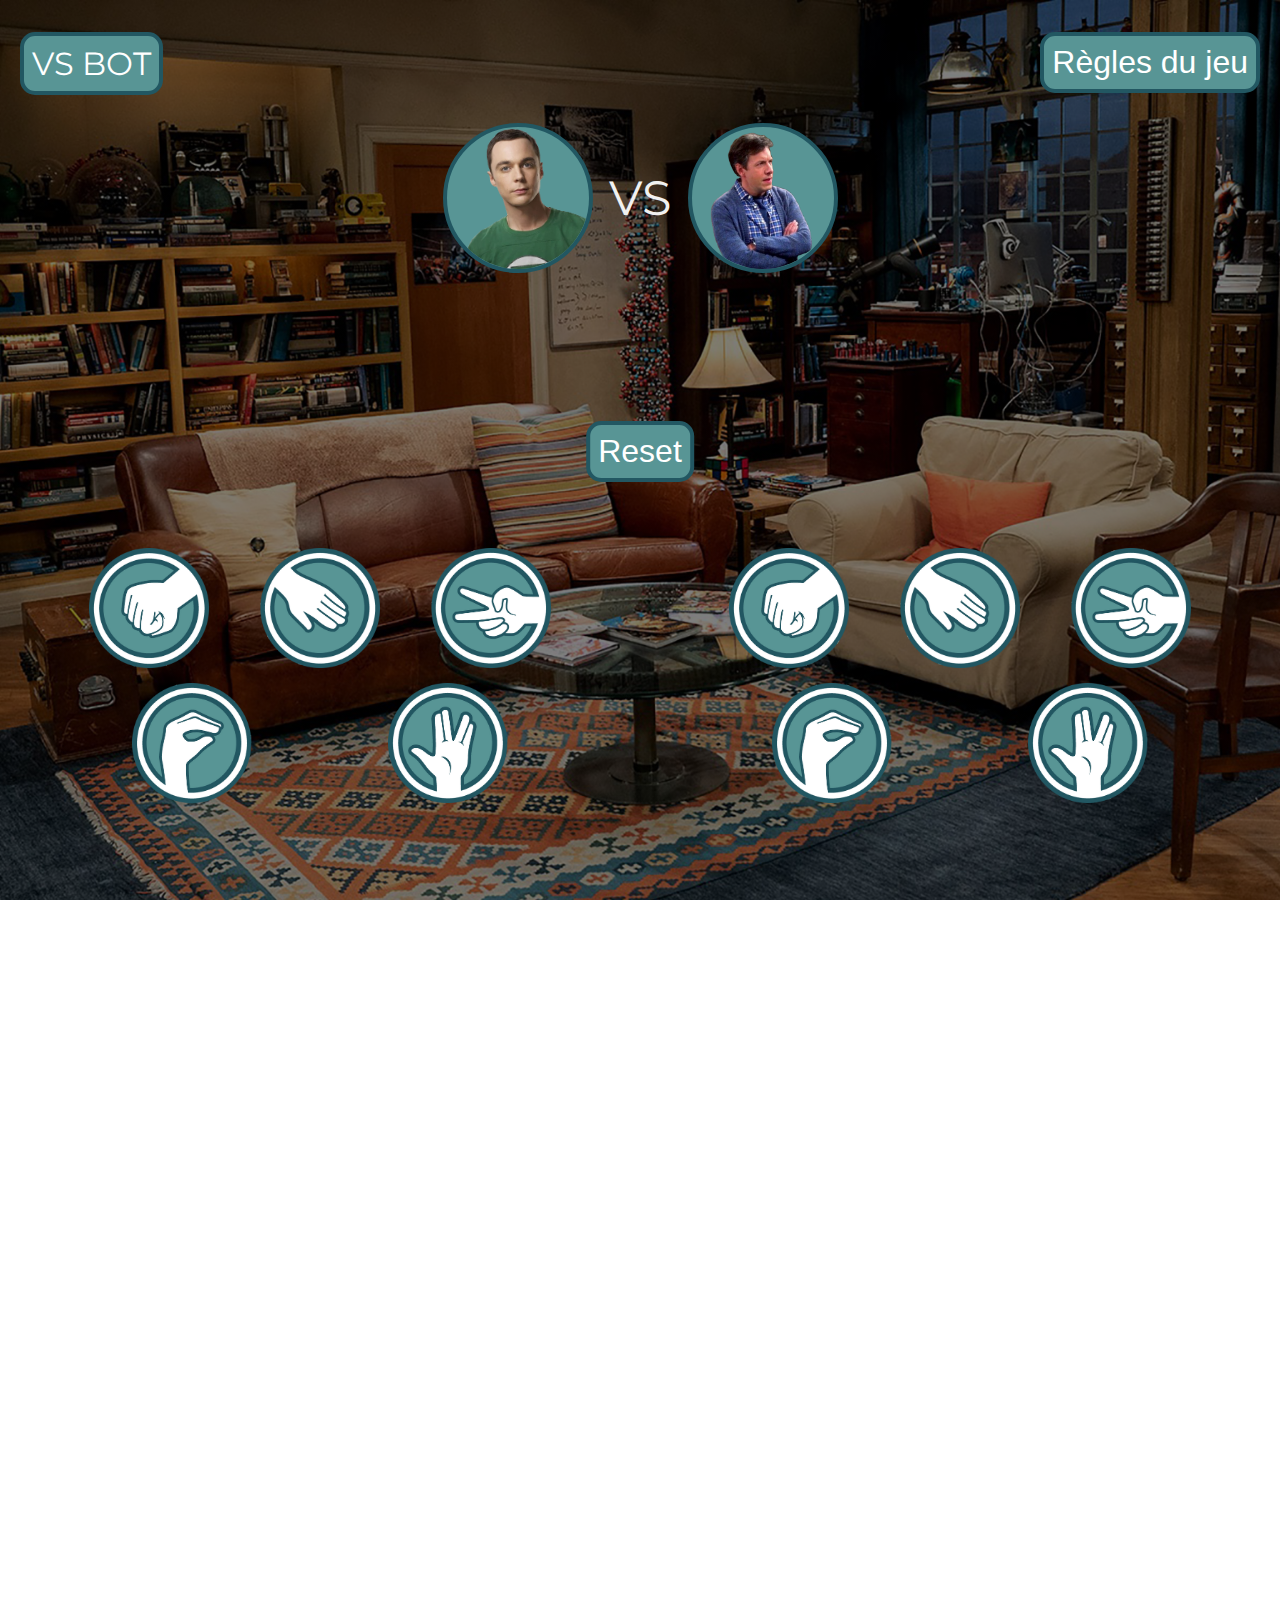
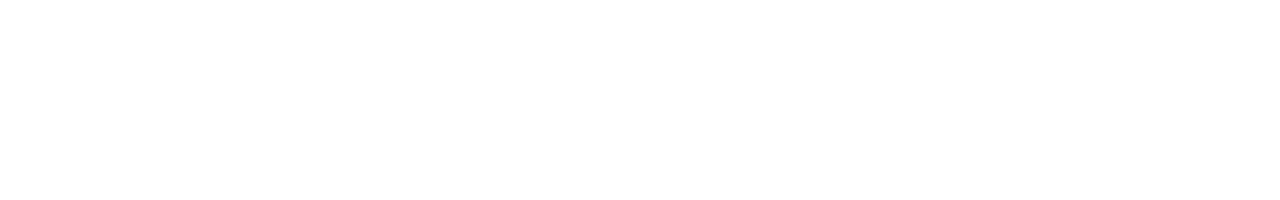
==== index2.html @ 506d926c "test" ====
<!DOCTYPE html>
<html lang="fr">
<head>
    <meta charset="UTF-8">
    <meta http-equiv="X-UA-Compatible" content="IE=edge">
    <meta name="viewport" content="width=device-width, initial-scale=1.0">
    <link rel="stylesheet" href="./assets/css/style2.css">
    <title>SHI FU MI</title>
</head>
<body> 
    <div class="statOverlay">
        <div class="statContainer">
            <div>Victoires :</div>
            <div class="win">0</div>
            <div>Défaites :</div>
            <div class="loose">0</div>
            <div>Parties jouées :</div>
            <div class="played">0</div>
            <div>Winrate :</div>
            <div class="winrate">0</div>
        </div>
    </div>
    <div class="overlay">
        <iframe width="560" height="315" src="https://www.youtube.com/embed/7kdsWBhRCtc?start=35" title="YouTube video player" frameborder="0" allow="accelerometer; autoplay; clipboard-write; encrypted-media; gyroscope; picture-in-picture" allowfullscreen></iframe>
        <input type="button" value="Compris !">
    </div>
    <div class="rules">
        <input type="button" value="Règles du jeu">
    </div>
    <div class="stats">
        <!-- <input type="button" value="Statistiques"> -->
        <a href="index.html">VS BOT</a>
    </div>
    <div class="reset">
        <input type="button" value="Reset">
    </div>
    <main>
        <div class="computerChoice">
            <div class="answer">
                <div class="answerImg">
                    <img src="./assets/img/sheldon.png" alt="" class="playerChoiceImg">
                    <div>VS</div>
                    <img src="./assets/img/kripke.png" alt="" class="computerChoiceImg">
                </div>
                <span></span>
            </div>
        </div>
        <div class="player1Choice">
            <div class="rock">
                <img src="./assets/img/rock.jpg" alt="" class="rock1">
            </div>
            <div class="paper">
                <img src="./assets/img/paper.jpg" alt="" class="paper1">
            </div>
            <div class="cisors">
                <img src="./assets/img/scissors.jpg" alt="" class="scissors1">
            </div>
            <div class="lezard">
                <img src="./assets/img/lizard.jpg" alt="" class="lizard1">
            </div>
            <div class="spock">
                <img src="./assets/img/spock.jpg" alt="" class="spock1">
            </div>
        </div>
        <div class="player2Choice">
            <div class="rock">
                <img src="./assets/img/rock.jpg" alt="" class="rock2">
            </div>
            <div class="paper">
                <img src="./assets/img/paper.jpg" alt="" class="paper2">
            </div>
            <div class="cisors">
                <img src="./assets/img/scissors.jpg" alt="" class="scissors2">
            </div>
            <div class="lezard">
                <img src="./assets/img/lizard.jpg" alt="" class="lizard2">
            </div>
            <div class="spock">
                <img src="./assets/img/spock.jpg" alt="" class="spock2">
            </div>
        </div>
    </main>
    <script src="./assets/js/script2.js"></script>
</body>
</html>
---- assets/css/style2.css ----
@font-face {
    font-family: 'Montserrat';
    src: url(/assets/font/Montserrat/Montserrat-VariableFont_wght.ttf);
}

*, ::after, ::before {
    margin: 0;
    padding: 0;
    box-sizing: border-box;
}

input, .playerChoice img, .chooseYourPlayer {
    cursor: pointer;
}

body {
    font-family: 'Montserrat', Helvetica, sans-serif;
    overflow-y: hidden;
}

main {
    position: relative;
    z-index: 1;
    background-color: rgb(73, 73, 73);
    background-image: linear-gradient(to right, rgba(0, 0, 0, 0.5), rgba(0, 0, 0, 0.5)), url('../img/the-big-bang-theory-living-room.jpg');
    background-position: center;
    background-size: cover;
    background-repeat: no-repeat;
    height: 100vh;
    display: flex;
    flex-wrap: wrap;
}

.overlay {
    position: absolute;
    height: 100vh;
    width: 100%;
    top: 0;
    left: 0;
    z-index: 3;
    transform: translateY(-100%);
    background-color:rgba(17, 17, 17, 0.503);
    display: flex;
    flex-direction: column;
    justify-content: center;
    align-items: center;
}

.statOverlay {
    position: absolute;
    height: 100vh;
    width: 100%;
    top: 0;
    left: 0;
    z-index: 3;
    transform: translateY(100%);
    display: flex;
    flex-direction: column;
    justify-content: center;
    align-items: center;
    opacity: 0;
}

.statContainer {
    height: 55vh;
    width: 40%;
    padding: 2rem 0;
    display: flex;
    flex-direction: column;
    justify-content: center;
    align-items: center;
    background-color: #f1f1f1;
    border-radius: 25px;
    border: solid 3px #111;
    box-shadow: 5px 10px 10px rgb(40, 40, 40) ;
}

.statContainer div:nth-child(even) {
    font-size: 1.5rem;
    height: 40px;
    width: 100px;
    color: #111;
    display: flex;
    justify-content: center;
    align-items: center;
}

.statContainer div:nth-child(odd) {
    font-size: 2rem;
    font-weight: 700;
    height: 50px;
    color: #111;
    display: flex;
    justify-content: center;
    align-items: center;
}
.statOverlayOut {
    animation: statOverlayOut 0.8s ease-out forwards;
}

.statOverlayIn {
    animation: statOverlayIn 0.8s ease-out forwards;
}

.stats a {
    background-color: #589595;
    color: #FFFFFF;
    border: solid 4px #225762;
    position: fixed;
    top: 0;
    font-size: 2rem;
    left: 20px;
    z-index: 2;
    text-decoration: none;
}

.reset input {
    background-color: #589595;
    color: #FFFFFF;
    border: solid 4px #225762;
    position: fixed;
    top: 50%;
    left: 50%;
    transform: translate(-50%, 0);
    z-index: 2;
}

iframe {
    border-radius: 15px;
}

.overlayOut {
    animation: overlayOut 0.8s ease-out forwards;
}

.overlayIn {
    animation: overlayIn 0.8s ease-out forwards;
}

@keyframes overlayOut {
    0% {
        transform: translateY(0);
    }
    50% {
        transform: translateY(0);
    }
    100% {
        transform: translateY(-100%);
    }
}

@keyframes overlayIn {
    0% {
        transform: translateY(-100%);
    }
    50% {
        transform: translateY(-100%);
    }
    100% {
        transform: translateY(0);
    }
}

@keyframes statOverlayOut {
    0% {
        transform: scale(100%);
        opacity: 1;
    }
    50% {
        transform: scale(100%);
        opacity: 1;
    }
    100% {
        transform: scale(0%);
        opacity: 0;
    }
}

@keyframes statOverlayIn {
    0% {
        transform: scale(0%);
        opacity: 0;
    }
    50% {
        transform: scale(0%);
        opacity: 0;
    }
    100% {
        transform: scale(100%);
        opacity: 1;
    }
}
.computerChoice {
    display: flex;
    justify-content: space-around;
    align-items: center;
    height: 50vh;
}

.computerChoice > div {
    display: flex;
    flex-direction: column;
    justify-content: center;
    align-items: center;
}

.computerChoice span {
    margin-top: 1rem;
    padding: 1rem 2rem;
    font-size: 2rem;
    background-color: #589595;
    border: 3px solid #225762;
    color: #f1f1f1;
    border-radius: 15px;
    opacity: 0;
}

.playerChoiceImg,
.computerChoiceImg {
    width: 150px;
    height: 150px;
    border-radius: 50%;
    object-fit: cover;
    border: 4px solid #225762;
    background-color: #589595;
}

.player1Choice,
.player2Choice {
    height: 30vh;
    width: 40%;
    margin: 0 5%;
    display: flex;
    justify-content: space-around;
    align-items: center;
    flex-wrap: wrap;
}

.player1Choice div,
.player2Choice div {
    display: flex;
    flex-direction: column;
    justify-content: center;
    align-items: center;
    width: 33%;
}

input, a {
    margin-top: 2rem;
    padding: 0.5rem;
    font-size: 2rem;
    background-color: #589595;
    color: #FFFFFF;
    border: solid 4px #225762;
    border-radius: 15px;
}

.answer {
    display: flex;
    justify-content: center;
    align-items: center;
    width: 100vw;
}

.answer div{
    display: flex;
    justify-content: center;
    align-items: center;
    color: #f1f1f1;
}

img {
    height: 150px;
    width: 150px;
}

.answerImg {
    display: flex;
    justify-content: center;
    align-items: center;
    width: 100%;
    opacity: 1;
}

.answerImg div {
    font-size: 4rem;
    margin: 2rem 3rem;
}

.rules input {
    background-color: #589595;
    color: #FFFFFF;
    border: solid 4px #225762;
    position: fixed;
    top: 0;
    right: 20px;
    z-index: 2;
}

@media (max-width: 600px) {
    main {
        height: 95vh;
    }

    img {
        height: 50px;
        width: 50px;
    }

    iframe {
        width: 80%;
        height: 40%;
    }

    .reset input {
        transform: translate(-50%, -20%);
    }

    .overlay {
        width: 100%;
        height: 100%;
    }

    .playerChoice {
        flex-wrap: wrap;
        height: 30vh;
        padding-bottom: 3vh;
    }

    .computerChoice {
        height: 65vh;
    }

    .playerChoiceImg {
        height: 100px;
        width: 100px;
    }

    .computerChoiceImg  {
        height: 100px;
        width: 100px;
    }

    .answerImg div {
        font-size: 4rem;
        margin: 2rem 2rem;
    }

    .statContainer {
        height: 55vh;
        width: 65%;
    }

    .stats a, .rules input {
        padding-bottom: 0.5rem;
        margin: 1rem;
    }

    input, .stats a {
        font-size: 1rem;
    }
}

@media (orientation: landscape) {
    img {
        width: 60px;
        height: 60px;
    }

    input, a {
        font-size: 1rem;
    }

    .computerChoiceImg, .playerChoiceImg {
        width: 100px;
        height: 100px;
    }

    .reset input {
        transform: translate(-50%, -100%);
    }

    .answerImg div {
        font-size: 2rem;   
        margin: 1rem; 
    }
}

@media only screen and (min-device-width : 768px) and (max-device-width : 1024px) and (orientation : portrait) {
    img {
        width: 150px;
        height: 150px;
        margin: 1rem;
    }

    input, a {
        width: 200px;
        height: 70px;
        font-size: 3rem;
    }

    .computerChoice span {
        font-size: 5rem;
        margin-top: 3rem;
    }

    .stats a, .rules input, .reset input{
        font-size: 1.5rem;
    }

    .playerChoiceImg, .computerChoiceImg {
        height: 150px;
        width: 150px;
    }

    .computerChoice {
        height: 60vh;
    }

    .playerChoice {
        height: 40vh;
        flex-wrap: wrap;
    }
}

@media only screen and (min-device-width : 768px) and (min-device-height : 600px) and (orientation : landscape) {
    input, a {
        font-size: 2rem;
    }

    img {
        height: 120px;
        width: 120px;
    }

    .playerChoiceImg, .computerChoiceImg {
        height: 150px;
        width: 150px;
    }

    .computerChoice div {
        font-size: 3rem;
    }
}

#playerChoiceMain {
    background-image: linear-gradient(to top, rgba(0, 0, 0, 0.5), rgba(0, 0, 0, 0.4)), url('../img/cafeteria.webp');
    background-position: center;
    background-size: cover;
    position: absolute;
    height: 100vh;
    width: 100%;
    top: 0;
    left: 0;
    z-index: 3;
    display: flex;
    flex-direction: column;
    justify-content: center;
    align-items: center;
}

#playerChoiceMain.active {
    animation: overlayOut 0.8s ease-out forwards;
}

.chooseYourPlayerContainer {
    display: flex;
    justify-content: space-around;
    align-items: center;
    flex-wrap: wrap;
    width: 100%;
}

.chooseYourPlayer {
    width: 150px;
    height: 150px;
    border-radius: 50%;
    border: 4px solid #225762;
    background-color: #589595;
    object-fit: cover;
}

.choiceMessage {
    color: #f1f1f1f1;
    font-size: 5rem;
    font-weight: 900;
    margin-bottom: 3rem;
}
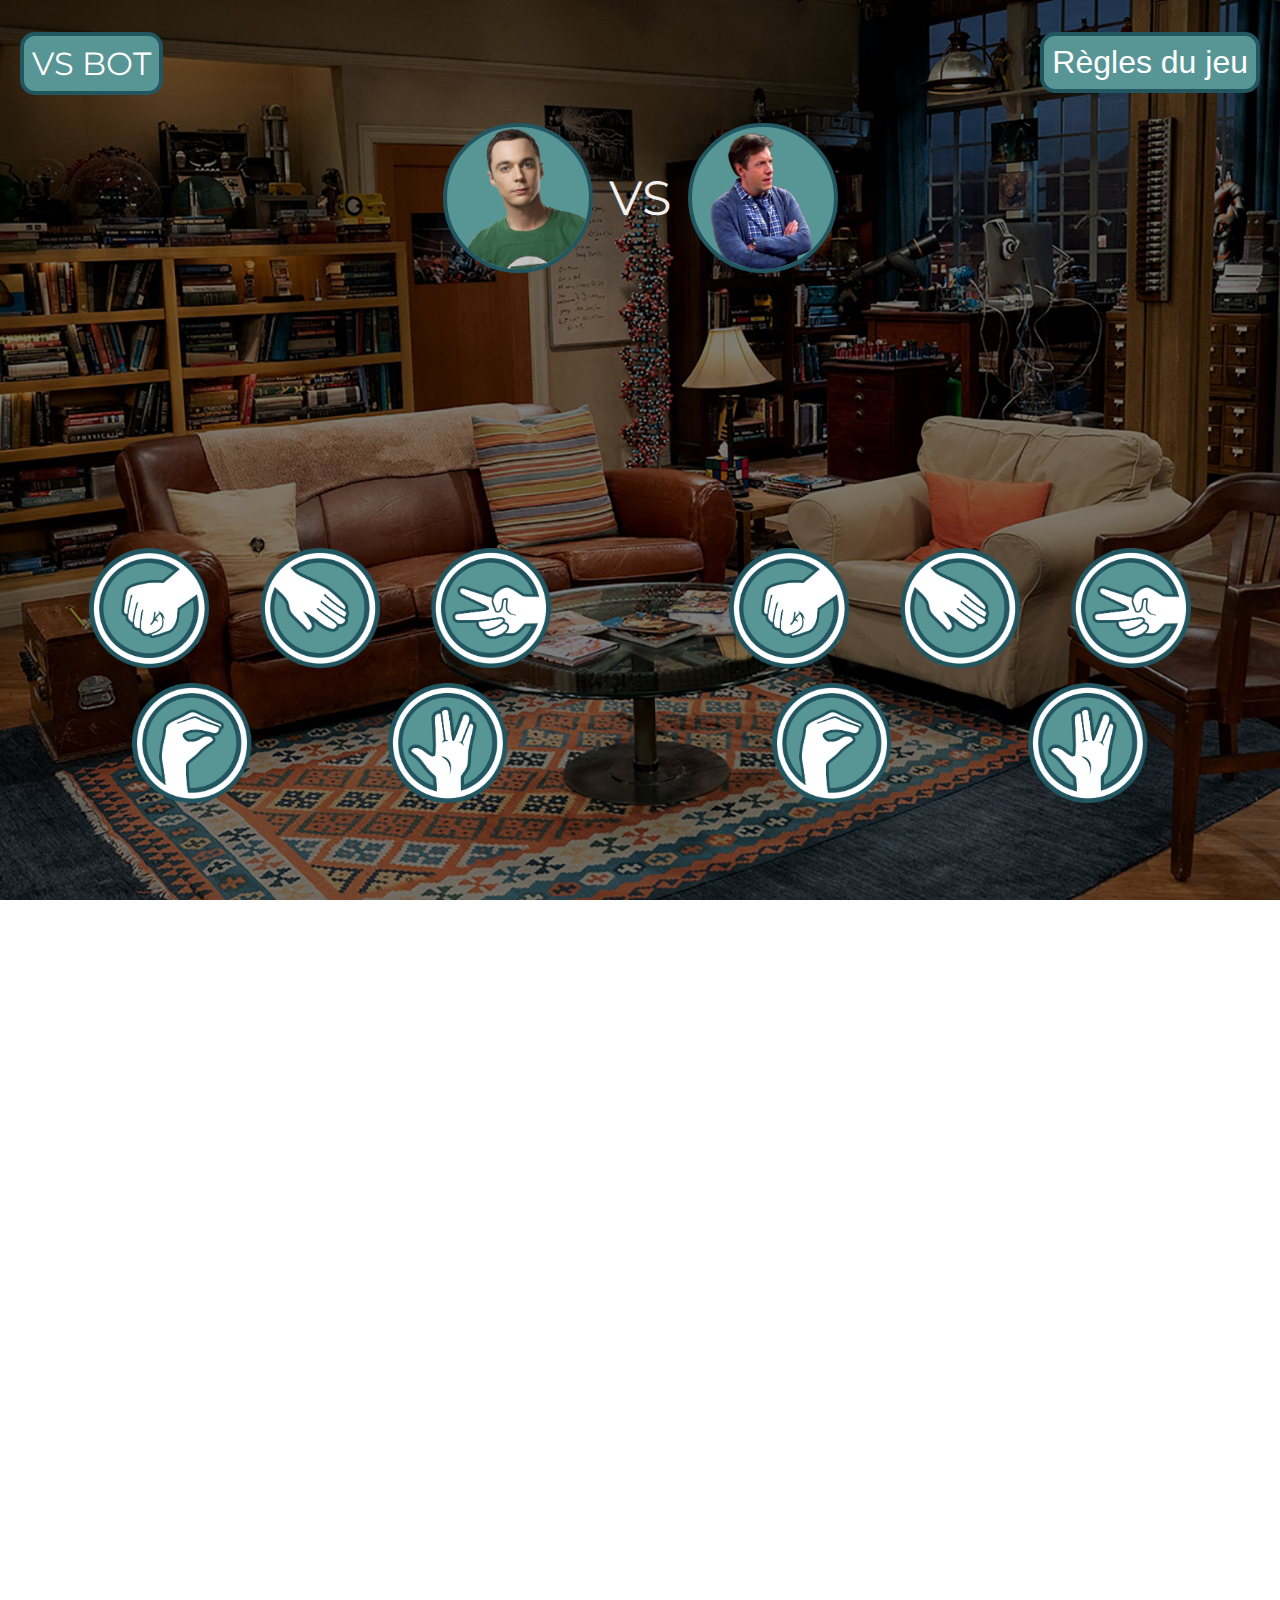
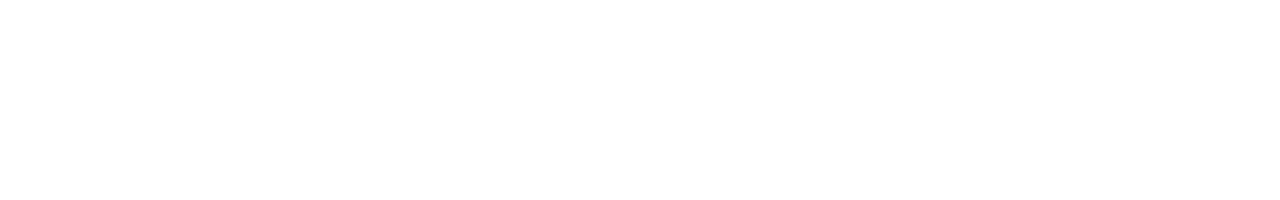
==== commit ae6121a1: "Mode tablette" ====
--- a/index2.html
+++ b/index2.html
@@ -31,9 +31,9 @@
         <!-- <input type="button" value="Statistiques"> -->
         <a href="index.html">VS BOT</a>
     </div>
-    <div class="reset">
+    <!-- <div class="reset">
         <input type="button" value="Reset">
-    </div>
+    </div> -->
     <main>
         <div class="computerChoice">
             <div class="answer">
--- a/assets/css/style2.css
+++ b/assets/css/style2.css
@@ -388,11 +388,16 @@
 
 @media only screen and (min-device-width : 768px) and (max-device-width : 1024px) and (orientation : portrait) {
     img {
-        width: 150px;
-        height: 150px;
+        width: 100px;
+        height: 100px;
         margin: 1rem;
     }
 
+    .stats a {
+        display: flex;
+        justify-content: center;
+        align-items: center;
+    }
     input, a {
         width: 200px;
         height: 70px;
@@ -420,6 +425,16 @@
     .playerChoice {
         height: 40vh;
         flex-wrap: wrap;
+    }
+
+    .player1Choice, .player2Choice {
+        margin: 0;
+    }
+
+    main {
+        display: flex;
+        align-items: center;
+        justify-content: space-around;
     }
 }
 
